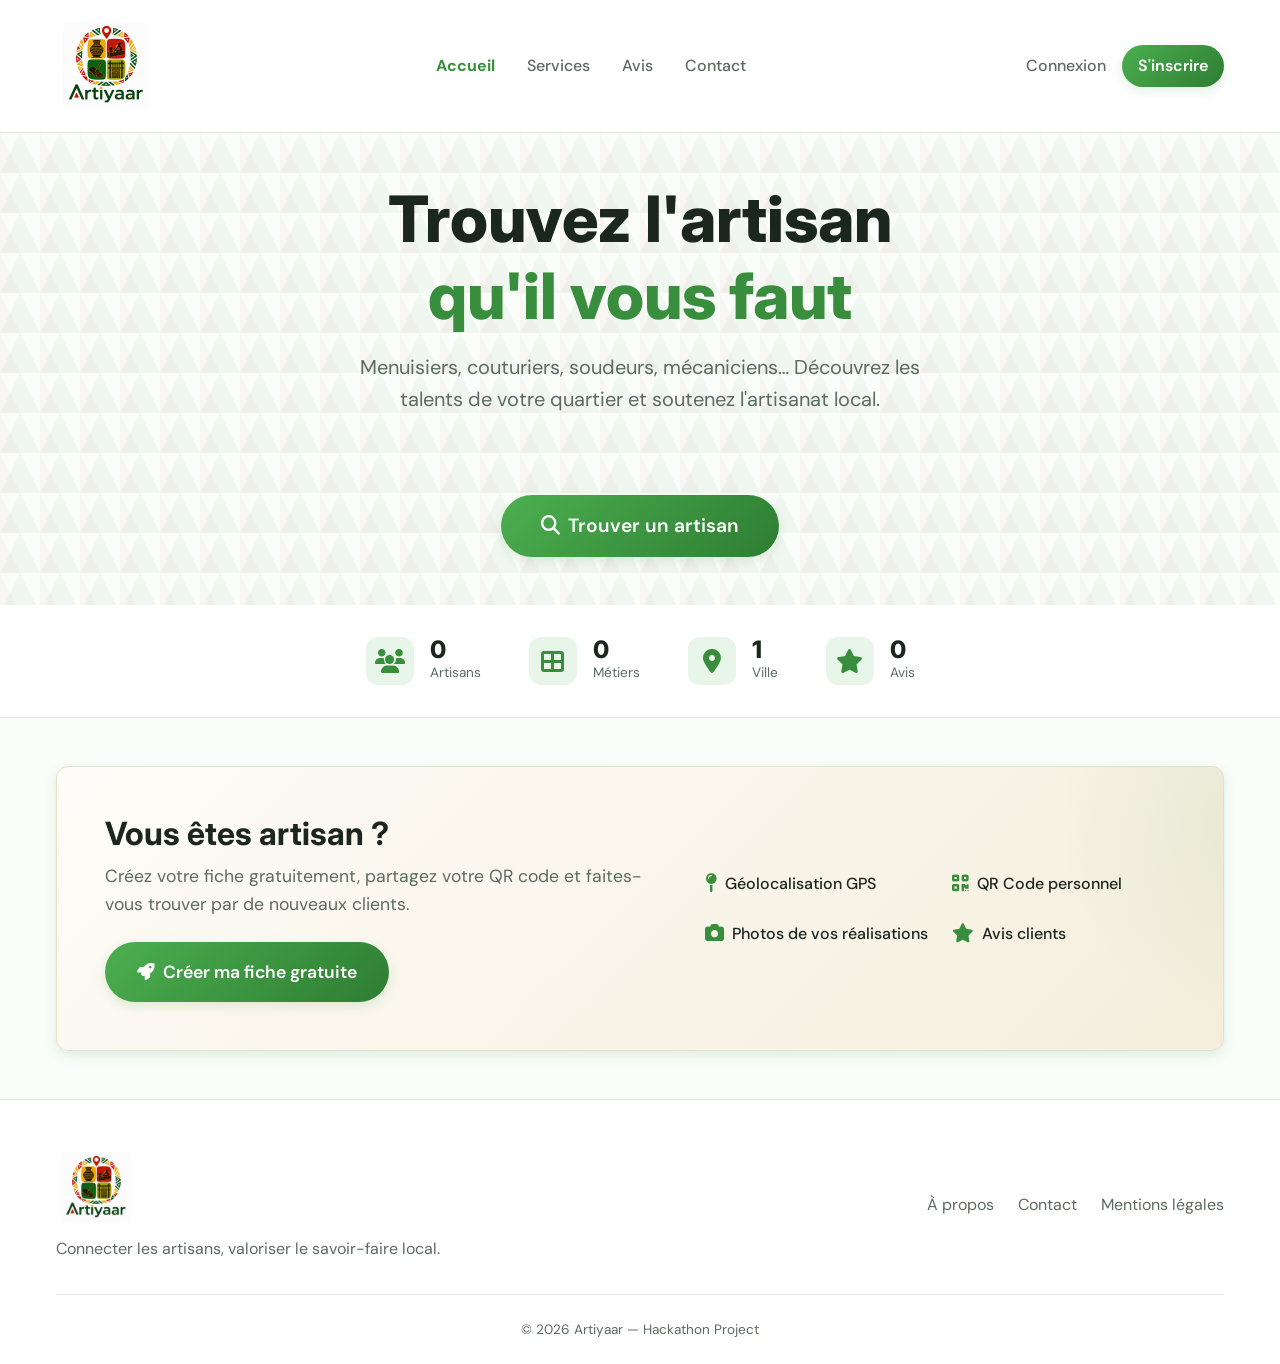
==== index.html @ 3b65194a "ajout du front" ====
<!DOCTYPE html>
<html lang="fr">

<head>
  <meta charset="UTF-8">
  <meta name="viewport" content="width=device-width, initial-scale=1.0">
  <title>Artiyaar — Trouvez les Meilleurs Artisans près de chez vous</title>
  <meta name="description" content="Artiyaar connecte les artisans locaux avec les clients. Trouvez menuisiers, couturiers, soudeurs et plus encore près de chez vous.">

  <!-- CSS -->
  <link rel="stylesheet" href="css/main.css">
  <link rel="stylesheet" href="css/components.css">
  <link rel="stylesheet" href="css/pages.css">

  <!-- FontAwesome -->
  <link rel="stylesheet" href="https://cdnjs.cloudflare.com/ajax/libs/font-awesome/6.4.0/css/all.min.css">
</head>

<body>

  <!-- Header -->
  <header class="header">
    <div class="container" style="display: flex; justify-content: space-between; align-items: center; width: 100%;">
      <a href="index.html" class="logo">
        <img src="img/logo.jpg" alt="Artiyaar Logo" style="height: 100px; object-fit: contain;">
      </a>
      
      <nav class="main-nav desktop-nav" style="display: flex; gap: 2rem; align-items: center;">
        <a href="index.html" class="nav-link" style="font-weight: 700; color: var(--primary-color);">Accueil</a>
        <a href="services.html" class="nav-link" style="font-weight: 500;">Services</a>
        <a href="avis.html" class="nav-link" style="font-weight: 500;">Avis</a>
        <a href="contact.html" class="nav-link" style="font-weight: 500;">Contact</a>
      </nav>

      <div class="nav-links desktop-nav" id="auth-links" style="display: flex; gap: 1rem; align-items: center;">
        <!-- Injected by app.js -->
      </div>
    </div>
  </header>

  <main>
    <!-- Hero Section -->
    <section class="hero-section">
      <div class="container">
        <h1 class="hero-title">
          Trouvez l'artisan<br>
          <span class="text-primary">qu'il vous faut</span>
        </h1>
        <p class="hero-subtitle">
          Menuisiers, couturiers, soudeurs, mécaniciens… Découvrez les talents de votre quartier et soutenez l'artisanat local.
        </p>

        <a href="services.html" class="btn btn-primary btn-lg mt-4" style="font-size: 1.2rem; padding: 1rem 2.5rem; display: inline-flex; align-items: center; gap: 0.5rem;">
          <i class="fas fa-search"></i> Trouver un artisan
        </a>
      </div>
    </section>

    <!-- Stats Bar -->
    <section class="stats-bar">
      <div class="container">
        <div class="stats-grid">
          <div class="stat-item">
            <i class="fas fa-users stat-icon"></i>
            <div class="stat-content">
              <span class="stat-number" id="stat-artisans">0</span>
              <span class="stat-label">Artisans</span>
            </div>
          </div>
          <div class="stat-item">
            <i class="fas fa-th-large stat-icon"></i>
            <div class="stat-content">
              <span class="stat-number" id="stat-categories">0</span>
              <span class="stat-label">Métiers</span>
            </div>
          </div>
          <div class="stat-item">
            <i class="fas fa-map-marker-alt stat-icon"></i>
            <div class="stat-content">
              <span class="stat-number" id="stat-cities">1</span>
              <span class="stat-label">Ville</span>
            </div>
          </div>
          <div class="stat-item">
            <i class="fas fa-star stat-icon"></i>
            <div class="stat-content">
              <span class="stat-number" id="stat-reviews">0</span>
              <span class="stat-label">Avis</span>
            </div>
          </div>
        </div>
      </div>
    </section>

    <!-- CTA Section -->
    <section class="cta-section">
      <div class="container">
        <div class="cta-card glass-panel">
          <div class="cta-content">
            <h2>Vous êtes artisan ?</h2>
            <p class="text-muted">Créez votre fiche gratuitement, partagez votre QR code et faites-vous trouver par de nouveaux clients.</p>
            <a href="login.html?action=register" class="btn btn-primary btn-lg">
              <i class="fas fa-rocket"></i> Créer ma fiche gratuite
            </a>
          </div>
          <div class="cta-features">
            <div class="cta-feature">
              <i class="fas fa-map-pin text-primary"></i>
              <span>Géolocalisation GPS</span>
            </div>
            <div class="cta-feature">
              <i class="fas fa-qrcode text-primary"></i>
              <span>QR Code personnel</span>
            </div>
            <div class="cta-feature">
              <i class="fas fa-camera text-primary"></i>
              <span>Photos de vos réalisations</span>
            </div>
            <div class="cta-feature">
              <i class="fas fa-star text-primary"></i>
              <span>Avis clients</span>
            </div>
          </div>
        </div>
      </div>
    </section>
  </main>

  <!-- Footer -->
  <footer class="footer">
    <div class="container">
      <div class="footer-content">
        <div class="footer-brand">
          <a href="index.html" class="logo">
            <img src="img/logo.jpg" alt="Artiyaar Logo" style="height: 80px; object-fit: contain;">
          </a>
          <p class="text-muted mt-1">Connecter les artisans, valoriser le savoir-faire local.</p>
        </div>
        <div class="footer-links">
          <a href="#" class="text-muted">À propos</a>
          <a href="#" class="text-muted">Contact</a>
          <a href="#" class="text-muted">Mentions légales</a>
        </div>
      </div>
      <div class="footer-bottom text-muted">
        &copy; 2026 Artiyaar — Hackathon Project
      </div>
    </div>
  </footer>

  <!-- Toast Container -->
  <div id="toast-container" class="toast-container"></div>

  <!-- JS -->
  <script src="js/storage.js"></script>
  <script src="js/app.js"></script>
<nav class="mobile-bottom-nav">
    <a href="index.html" class="bottom-nav-item active">
      <i class="fas fa-home"></i>
      <span>Accueil</span>
    </a>
    <a href="services.html" class="bottom-nav-item ">
      <i class="fas fa-search"></i>
      <span>Services</span>
    </a>
    <a href="avis.html" class="bottom-nav-item ">
      <i class="fas fa-star"></i>
      <span>Avis</span>
    </a>
    <a href="contact.html" class="bottom-nav-item ">
      <i class="fas fa-envelope"></i>
      <span>Contact</span>
    </a>
    <a href="login.html" class="bottom-nav-item   " id="mobile-auth-link">
      <i class="fas fa-user"></i>
      <span>Profil</span>
    </a>
  </nav>
</body>

</html>
---- css/main.css ----
@import url('https://fonts.googleapis.com/css2?family=DM+Sans:wght@400;500;700&family=Inter:wght@400;500;600;700;800&display=swap');

:root {
  /* Colors */
  --primary-color: #388e3c; /* Green from logo */
  --primary-hover: #2e7d32;
  --primary-light: #e8f5e9;
  --primary-gradient: linear-gradient(135deg, #4caf50, #2e7d32);
  
  --bg-dark: #fafdfa; /* Pure white with tiniest hint of green */
  --bg-card: #ffffff; 
  --bg-card-hover: #f1f8f1;
  
  --text-main: #1b261e; 
  --text-muted: #5c6b60;
  
  --success: #10b981;
  --danger: #d32f2f; /* Red from logo */
  --warning: #fbc02d; /* Yellow from logo */
  
  --border-color: #e0e6e1;
  --glass-bg: rgba(255, 255, 255, 0.95);
  
  /* Shadows */
  --shadow-sm: 0 2px 4px rgba(56, 142, 60, 0.08);
  --shadow-md: 0 4px 12px rgba(56, 142, 60, 0.15);
  --shadow-lg: 0 10px 25px rgba(56, 142, 60, 0.25);
  --shadow-glow: 0 0 20px rgba(56, 142, 60, 0.4);
  
  /* Typography */
  --font-heading: 'Inter', sans-serif;
  --font-body: 'DM Sans', sans-serif;
  
  /* Spacing */
  --spacing-xs: 0.25rem;
  --spacing-sm: 0.5rem;
  --spacing-md: 1rem;
  --spacing-lg: 1.5rem;
  --spacing-xl: 2rem;
  --spacing-2xl: 3rem;
  
  /* Border Radius */
  --radius-sm: 4px;
  --radius-md: 8px;
  --radius-lg: 12px;
  --radius-xl: 20px;
  --radius-round: 50%;
  
  /* Transitions */
  --transition-fast: 0.2s ease;
  --transition-normal: 0.3s ease;
}

/* Reset & Base Styles */
* {
  margin: 0;
  padding: 0;
  box-sizing: border-box;
}

body {
  font-family: var(--font-body);
  background-color: var(--bg-dark);
  color: var(--text-main);
  line-height: 1.6;
  -webkit-font-smoothing: antialiased;
  -moz-osx-font-smoothing: grayscale;
  min-height: 100vh;
  display: flex;
  flex-direction: column;
}

h1, h2, h3, h4, h5, h6 {
  font-family: var(--font-heading);
  font-weight: 700;
  line-height: 1.2;
  margin-bottom: var(--spacing-sm);
  color: var(--text-main);
}

a {
  color: var(--primary-color);
  text-decoration: none;
  transition: color var(--transition-fast);
}

a:hover {
  color: var(--primary-hover);
}

img {
  max-width: 100%;
  height: auto;
  display: block;
}

ul {
  list-style: none;
}

button, input, select, textarea {
  font-family: inherit;
  color: inherit;
}

/* Utilities */
.container {
  width: 100%;
  max-width: 1200px;
  margin: 0 auto;
  padding: 0 var(--spacing-md);
}

.text-center { text-align: center; }
.text-primary { color: var(--primary-color); }
.text-muted { color: var(--text-muted); }

.mt-1 { margin-top: var(--spacing-sm); }
.mt-2 { margin-top: var(--spacing-md); }
.mt-3 { margin-top: var(--spacing-lg); }
.mt-4 { margin-top: var(--spacing-xl); }
.mt-5 { margin-top: var(--spacing-2xl); }

.mb-1 { margin-bottom: var(--spacing-sm); }
.mb-2 { margin-bottom: var(--spacing-md); }
.mb-3 { margin-bottom: var(--spacing-lg); }
.mb-4 { margin-bottom: var(--spacing-xl); }
.mb-5 { margin-bottom: var(--spacing-2xl); }

.hidden { display: none !important; }
---- css/components.css ----
/* --- Buttons --- */
.btn {
  display: inline-flex;
  align-items: center;
  justify-content: center;
  gap: var(--spacing-sm);
  padding: 0.75rem 1.5rem;
  border-radius: 50px; /* Pill shape from the image */
  font-weight: 600;
  cursor: pointer;
  border: none;
  transition: all var(--transition-fast);
  text-decoration: none;
  font-size: 1rem;
}

.btn:disabled {
  opacity: 0.6;
  cursor: not-allowed;
}

.btn-primary {
  background: var(--primary-gradient);
  color: white;
  box-shadow: var(--shadow-md);
}

.btn-primary:hover:not(:disabled) {
  background: var(--primary-gradient);
  transform: translateY(-2px);
  box-shadow: var(--shadow-glow);
}

.btn-secondary {
  background-color: transparent;
  color: var(--primary-color);
  border: 1px solid var(--primary-color);
}

.btn-secondary:hover:not(:disabled) {
  background-color: var(--primary-light);
}

.btn-outline {
  background-color: transparent;
  color: var(--text-main);
  border: 1px solid var(--border-color);
}

.btn-outline:hover:not(:disabled) {
  background-color: rgba(255, 255, 255, 0.05);
  border-color: var(--text-muted);
}

.btn-icon {
  padding: 0.5rem;
  border-radius: var(--radius-round);
  width: 40px;
  height: 40px;
  display: inline-flex;
  align-items: center;
  justify-content: center;
}

/* --- Cards --- */
.card {
  background-color: var(--bg-card);
  border-radius: var(--radius-lg);
  border: 1px solid var(--border-color);
  padding: var(--spacing-lg);
  transition: transform var(--transition-normal), box-shadow var(--transition-normal), border-color var(--transition-normal);
  box-shadow: var(--shadow-sm); 
}

.card:hover {
  transform: translateY(-3px);
  box-shadow: var(--shadow-lg); 
  border-color: var(--primary-color);
}

.glass-panel {
  background: rgba(255, 255, 255, 0.85); /* Slightly transparent white */
  backdrop-filter: blur(10px);
  -webkit-backdrop-filter: blur(10px);
  border-radius: var(--radius-lg);
  border: 1px solid rgba(255, 255, 255, 0.5);
  box-shadow: var(--shadow-md);
}

/* --- Forms --- */
.form-group {
  margin-bottom: var(--spacing-lg);
}

.form-label {
  display: block;
  margin-bottom: var(--spacing-xs);
  font-weight: 500;
  color: var(--text-muted);
  font-size: 0.9rem;
}

.form-control {
  width: 100%;
  padding: 0.875rem 1rem;
  background-color: rgba(255, 255, 255, 0.05);
  border: 1px solid var(--border-color);
  border-radius: var(--radius-md);
  color: var(--text-main);
  font-size: 1rem;
  transition: border-color var(--transition-fast), background-color var(--transition-fast);
}

.form-control:focus {
  outline: none;
  border-color: var(--primary-color);
  background-color: rgba(255, 255, 255, 0.08);
}

.form-control::placeholder {
  color: rgba(176, 179, 198, 0.5);
}

select.form-control {
  appearance: none;
  background-image: url("data:image/svg+xml;charset=UTF-8,%3csvg xmlns='http://www.w3.org/2000/svg' viewBox='0 0 24 24' fill='none' stroke='%23B0B3C6' stroke-width='2' stroke-linecap='round' stroke-linejoin='round'%3e%3cpolyline points='6 9 12 15 18 9'%3e%3c/polyline%3e%3c/svg%3e");
  background-repeat: no-repeat;
  background-position: right 1rem center;
  background-size: 1em;
  padding-right: 2.5rem;
}

select.form-control option {
  background-color: var(--bg-card);
  color: var(--text-main);
}

.form-error {
  color: var(--danger);
  font-size: 0.85rem;
  margin-top: var(--spacing-xs);
  display: none;
}

.form-error.visible {
  display: block;
  animation: fadeIn 0.3s ease;
}

/* --- Badges & Tags --- */
.badge {
  display: inline-block;
  padding: 0.25rem 0.75rem;
  border-radius: 20px;
  font-size: 0.85rem;
  font-weight: 600;
  background-color: rgba(255, 255, 255, 0.1);
}

.badge-primary {
  background-color: var(--primary-light);
  color: var(--primary-color);
}

.badge-success {
  background-color: rgba(0, 200, 83, 0.15);
  color: var(--success);
}

/* --- Navigation/Header --- */
.header {
  background: rgba(255, 255, 255, 0.95); /* White background */
  backdrop-filter: blur(10px);
  -webkit-backdrop-filter: blur(10px);
  position: sticky;
  top: 0;
  z-index: 100;
  border-bottom: 1px solid var(--border-color);
  padding: var(--spacing-md) 0;
}

.header .container {
  display: flex;
  justify-content: space-between;
  align-items: center;
}

.logo {
  font-family: var(--font-heading);
  font-size: 1.5rem;
  font-weight: 800;
  color: var(--text-main);
  text-decoration: none;
  display: flex;
  align-items: center;
  gap: 0.5rem;
}

.logo span {
  color: var(--primary-color);
}

.nav-links {
  display: flex;
  gap: var(--spacing-lg);
  align-items: center;
}

.nav-link {
  color: var(--text-muted);
  font-weight: 500;
}

.nav-link:hover, .nav-link.active {
  color: var(--primary-color);
}

/* --- Modal --- */
.modal-overlay {
  position: fixed;
  top: 0;
  left: 0;
  right: 0;
  bottom: 0;
  background-color: rgba(0, 0, 0, 0.7);
  backdrop-filter: blur(5px);
  display: flex;
  align-items: center;
  justify-content: center;
  z-index: 1000;
  opacity: 0;
  visibility: hidden;
  transition: all var(--transition-normal);
}

.modal-overlay.active {
  opacity: 1;
  visibility: visible;
}

.modal {
  background-color: var(--bg-card);
  border-radius: var(--radius-lg);
  border: 1px solid var(--border-color);
  width: 90%;
  max-width: 500px;
  max-height: 90vh;
  overflow-y: auto;
  transform: translateY(20px);
  transition: transform var(--transition-normal);
  position: relative;
}

.modal-overlay.active .modal {
  transform: translateY(0);
}

.modal-header {
  padding: var(--spacing-lg);
  border-bottom: 1px solid var(--border-color);
  display: flex;
  justify-content: space-between;
  align-items: center;
}

.modal-title {
  margin: 0;
  font-size: 1.25rem;
}

.modal-close {
  background: transparent;
  border: none;
  color: var(--text-muted);
  font-size: 1.5rem;
  cursor: pointer;
  transition: color var(--transition-fast);
}

.modal-close:hover {
  color: var(--text-main);
}

.modal-body {
  padding: var(--spacing-lg);
}

.modal-footer {
  padding: var(--spacing-lg);
  border-top: 1px solid var(--border-color);
  display: flex;
  justify-content: flex-end;
  gap: var(--spacing-md);
}

/* --- Loader --- */
.loader {
  border: 3px solid rgba(255, 255, 255, 0.1);
  border-top: 3px solid var(--primary-color);
  border-radius: 50%;
  width: 24px;
  height: 24px;
  animation: spin 1s linear infinite;
}

/* --- Animations --- */
@keyframes spin {
  0% { transform: rotate(0deg); }
  100% { transform: rotate(360deg); }
}

@keyframes fadeIn {
  from { opacity: 0; transform: translateY(-10px); }
  to { opacity: 1; transform: translateY(0); }
}

/* --- Mobile Responsive (Bottom Nav Bar) --- */
.mobile-bottom-nav {
  display: none;
}

@media (max-width: 768px) {
  /* Hide desktop top nav */
  .desktop-nav {
    display: none !important;
  }
  
  /* Show mobile bottom nav */
  .mobile-bottom-nav {
    display: flex;
    position: fixed;
    bottom: 0;
    left: 0;
    width: 100%;
    background: var(--bg-card);
    box-shadow: 0 -4px 15px rgba(0, 0, 0, 0.1);
    justify-content: space-around;
    padding: 0.75rem 0;
    padding-bottom: calc(0.75rem + env(safe-area-inset-bottom));
    z-index: 9999;
    border-top: 1px solid var(--border-color);
  }
  
  .bottom-nav-item {
    display: flex;
    flex-direction: column;
    align-items: center;
    color: var(--text-muted);
    text-decoration: none;
    font-size: 0.75rem;
    gap: 0.4rem;
    font-weight: 500;
  }
  
  .bottom-nav-item i {
    font-size: 1.25rem;
    transition: transform var(--transition-fast);
  }
  
  .bottom-nav-item.active {
    color: var(--primary-color);
    font-weight: 700;
  }
  
  .bottom-nav-item:hover i {
    transform: translateY(-2px);
  }
  
  /* Prevent content from hiding behind bottom nav */
  body {
    padding-bottom: 70px;
  }
}
---- css/pages.css ----
/* --- Page Layouts --- */

main {
  flex: 1;
}

/* --- Landing Page / Search --- */
.hero-section {
  padding: var(--spacing-2xl) 0;
  text-align: center;
  background-color: var(--bg-dark);
  background-image: url("data:image/svg+xml,%3Csvg width='40' height='40' viewBox='0 0 40 40' xmlns='http://www.w3.org/2000/svg'%3E%3Cpath d='M20 0L40 40H0z' fill='%23388e3c' fill-opacity='0.05'/%3E%3Cpath d='M0 0L20 40H-20z' fill='%23d32f2f' fill-opacity='0.03'/%3E%3C/svg%3E");
}

.hero-title {
  font-size: clamp(2.5rem, 5vw, 4rem);
  font-weight: 800;
  margin-bottom: var(--spacing-md);
  color: var(--text-main);
}

.hero-subtitle {
  font-size: 1.25rem;
  color: var(--text-muted);
  max-width: 600px;
  margin: 0 auto var(--spacing-2xl);
}

.search-container {
  max-width: 800px;
  margin: 0 auto;
}

.search-bar {
  display: flex;
  background: var(--bg-card);
  border: 1px solid var(--border-color);
  border-radius: var(--radius-xl);
  padding: 0.5rem;
  box-shadow: var(--shadow-lg);
  backdrop-filter: blur(10px);
  margin-bottom: var(--spacing-lg);
}

.search-input {
  flex: 1;
  background: transparent;
  border: none;
  padding: 0 1.5rem;
  color: var(--text-main);
  font-size: 1.1rem;
}

.search-input:focus {
  outline: none;
}

.search-filters {
  display: flex;
  gap: var(--spacing-md);
  justify-content: center;
  flex-wrap: wrap;
}

.artisan-grid {
  display: grid;
  grid-template-columns: repeat(auto-fill, minmax(300px, 1fr));
  gap: var(--spacing-lg);
  padding: var(--spacing-2xl) 0;
}

.artisan-card .card-img {
  width: 100%;
  height: 200px;
  object-fit: cover;
  border-radius: var(--radius-md) var(--radius-md) 0 0;
  margin: calc(var(--spacing-lg) * -1) calc(var(--spacing-lg) * -1) var(--spacing-md) calc(var(--spacing-lg) * -1);
}

.artisan-card-header {
  display: flex;
  justify-content: space-between;
  align-items: flex-start;
  margin-bottom: var(--spacing-sm);
}

.artisan-name {
  font-size: 1.25rem;
  margin: 0;
}

.artisan-rating {
  display: flex;
  align-items: center;
  gap: 0.25rem;
  color: var(--warning);
  font-weight: 600;
}

.artisan-meta {
  display: flex;
  align-items: center;
  gap: var(--spacing-md);
  color: var(--text-muted);
  font-size: 0.9rem;
  margin-bottom: var(--spacing-md);
}

.artisan-meta i {
  color: var(--primary-color);
}

/* --- Auth Page (Login/Register) --- */
.auth-page {
  display: flex;
  align-items: center;
  justify-content: center;
  min-height: 100vh;
  background-color: var(--bg-dark);
  background-image: url("data:image/svg+xml,%3Csvg width='40' height='40' viewBox='0 0 40 40' xmlns='http://www.w3.org/2000/svg'%3E%3Cpath d='M20 0L40 40H0z' fill='%23388e3c' fill-opacity='0.05'/%3E%3Cpath d='M0 0L20 40H-20z' fill='%23d32f2f' fill-opacity='0.03'/%3E%3C/svg%3E");
}

.auth-container {
  width: 100%;
  max-width: 450px;
  padding: var(--spacing-md);
}

.auth-card {
  padding: var(--spacing-2xl);
  position: relative;
  overflow: hidden;
}

.auth-header {
  text-align: center;
  margin-bottom: var(--spacing-xl);
}

.auth-toggle {
  display: flex;
  background: rgba(255, 255, 255, 0.05);
  border-radius: var(--radius-lg);
  padding: 0.25rem;
  margin-bottom: var(--spacing-xl);
}

.auth-toggle-btn {
  flex: 1;
  background: transparent;
  border: none;
  padding: 0.5rem;
  color: var(--text-muted);
  border-radius: var(--radius-md);
  font-weight: 600;
  cursor: pointer;
  transition: all var(--transition-fast);
}

.auth-toggle-btn.active {
  background: var(--primary-color);
  color: white;
  box-shadow: var(--shadow-md);
}

/* --- Dashboard --- */
.dashboard-layout {
  display: flex;
  min-height: calc(100vh - 73px); /* Minus header height */
}

.sidebar {
  width: 250px;
  background: var(--bg-card);
  border-right: 1px solid var(--border-color);
  padding: var(--spacing-lg);
  display: flex;
  flex-direction: column;
}

.sidebar-nav {
  display: flex;
  flex-direction: column;
  gap: var(--spacing-sm);
  margin-top: var(--spacing-xl);
}

.sidebar-link {
  display: flex;
  align-items: center;
  gap: var(--spacing-sm);
  padding: 0.75rem 1rem;
  color: var(--text-muted);
  border-radius: var(--radius-md);
  transition: all var(--transition-fast);
}

.sidebar-link:hover, .sidebar-link.active {
  background: rgba(56, 142, 60, 0.1);
  color: var(--primary-color);
}

.dashboard-content {
  flex: 1;
  padding: var(--spacing-2xl);
  overflow-y: auto;
}

.dashboard-header {
  display: flex;
  justify-content: space-between;
  align-items: center;
  margin-bottom: var(--spacing-2xl);
}

/* Image Upload Area */
.upload-area {
  border: 2px dashed var(--border-color);
  border-radius: var(--radius-lg);
  padding: var(--spacing-xl);
  text-align: center;
  cursor: pointer;
  transition: all var(--transition-fast);
  background: rgba(255, 255, 255, 0.02);
}

.upload-area:hover, .upload-area.dragover {
  border-color: var(--primary-color);
  background: rgba(255, 107, 0, 0.05);
}

.upload-icon {
  font-size: 2.5rem;
  color: var(--primary-color);
  margin-bottom: var(--spacing-sm);
}

.preview-grid {
  display: grid;
  grid-template-columns: repeat(auto-fill, minmax(100px, 1fr));
  gap: var(--spacing-md);
  margin-top: var(--spacing-md);
}

.preview-item {
  position: relative;
  border-radius: var(--radius-md);
  overflow: hidden;
  aspect-ratio: 1;
}

.preview-item img {
  width: 100%;
  height: 100%;
  object-fit: cover;
}

.remove-preview {
  position: absolute;
  top: 5px;
  right: 5px;
  background: rgba(0,0,0,0.7);
  color: white;
  border: none;
  border-radius: 50%;
  width: 24px;
  height: 24px;
  cursor: pointer;
  display: flex;
  align-items: center;
  justify-content: center;
}

/* --- Filter Buttons --- */
.filter-btn {
  font-size: 0.9rem;
  padding: 0.5rem 1rem;
  position: relative;
  overflow: hidden;
}

.filter-btn.active {
  background-color: var(--primary-color);
  color: white;
  border-color: var(--primary-color);
}

.filter-count {
  display: inline-flex;
  align-items: center;
  justify-content: center;
  background: rgba(255, 255, 255, 0.2);
  border-radius: 10px;
  padding: 0 6px;
  font-size: 0.75rem;
  margin-left: 4px;
  min-width: 20px;
  height: 20px;
}

/* Card image placeholder */
.card-img-placeholder {
  width: calc(100% + calc(var(--spacing-lg) * 2));
  height: 200px;
  background: linear-gradient(135deg, rgba(255, 107, 0, 0.08), rgba(255, 107, 0, 0.02));
  border-radius: var(--radius-md) var(--radius-md) 0 0;
  margin: calc(var(--spacing-lg) * -1) calc(var(--spacing-lg) * -1) var(--spacing-md) calc(var(--spacing-lg) * -1);
  display: flex;
  align-items: center;
  justify-content: center;
  font-size: 3rem;
  color: rgba(255, 107, 0, 0.3);
}

.artisan-desc {
  font-size: 0.9rem;
  line-height: 1.5;
  margin-bottom: var(--spacing-md);
}

/* --- Stats Bar --- */
.stats-bar {
  padding: var(--spacing-xl) 0;
  border-bottom: 1px solid var(--border-color);
  background: var(--bg-card);
}

.stats-grid {
  display: flex;
  justify-content: center;
  gap: var(--spacing-2xl);
  flex-wrap: wrap;
}

.stat-item {
  display: flex;
  align-items: center;
  gap: var(--spacing-md);
}

.stat-icon {
  font-size: 1.5rem;
  color: var(--primary-color);
  width: 48px;
  height: 48px;
  display: flex !important;
  align-items: center !important;
  justify-content: center !important;
  background: var(--primary-light);
  border-radius: var(--radius-lg);
  flex-shrink: 0;
}

.stat-content {
  display: flex;
  flex-direction: column;
}

.stat-number {
  font-family: var(--font-heading);
  font-size: 1.5rem;
  font-weight: 800;
  color: var(--text-main);
  line-height: 1;
}

.stat-label {
  font-size: 0.85rem;
  color: var(--text-muted);
}

/* --- Results Section --- */
.results-section {
  padding: var(--spacing-2xl) 0;
}

.results-header {
  display: flex;
  justify-content: space-between;
  align-items: center;
  margin-bottom: var(--spacing-xl);
  flex-wrap: wrap;
  gap: var(--spacing-md);
}

.results-sort {
  display: flex;
  align-items: center;
  gap: var(--spacing-sm);
}

.results-sort .form-control {
  padding: 0.5rem 2.5rem 0.5rem 0.75rem;
  font-size: 0.9rem;
}

.empty-state {
  text-align: center;
  padding: 4rem var(--spacing-md);
}

/* Artisan cards on landing page - flex column for button at bottom */
.artisan-grid .artisan-card {
  display: flex;
  flex-direction: column;
}

/* --- CTA Section --- */
.cta-section {
  padding: var(--spacing-2xl) 0;
}

.cta-card {
  display: flex;
  align-items: center;
  gap: var(--spacing-2xl);
  padding: var(--spacing-2xl) !important;
  background: linear-gradient(135deg, #fefcf8 0%, #f4eedc 100%) !important; /* Beige background */
  border: 1px solid #e8dfc9 !important;
  position: relative;
  overflow: hidden;
}

.cta-card::before {
  content: '';
  position: absolute;
  top: -50%;
  right: -20%;
  width: 400px;
  height: 400px;
  background: radial-gradient(circle, rgba(56, 142, 60, 0.08) 0%, transparent 70%);
  border-radius: 50%;
  pointer-events: none;
}

.cta-content {
  flex: 1;
}

.cta-content h2 {
  font-size: 2rem;
  margin-bottom: var(--spacing-sm);
}

.cta-content p {
  margin-bottom: var(--spacing-lg);
  font-size: 1.1rem;
}

.btn-lg {
  padding: 1rem 2rem;
  font-size: 1.1rem;
}

.cta-features {
  display: grid;
  grid-template-columns: 1fr 1fr;
  gap: var(--spacing-lg);
}

.cta-feature {
  display: flex;
  align-items: center;
  gap: var(--spacing-sm);
  font-weight: 500;
  white-space: nowrap;
}

.cta-feature i {
  font-size: 1.2rem;
}

/* --- Footer --- */
.footer {
  background: var(--bg-card);
  border-top: 1px solid var(--border-color);
  padding: var(--spacing-2xl) 0 var(--spacing-lg);
  margin-top: auto;
}

.footer-content {
  display: flex;
  justify-content: space-between;
  align-items: center;
  margin-bottom: var(--spacing-xl);
  flex-wrap: wrap;
  gap: var(--spacing-lg);
}

.footer-links {
  display: flex;
  gap: var(--spacing-lg);
}

.footer-links a:hover {
  color: var(--primary-color);
}

.footer-bottom {
  text-align: center;
  font-size: 0.85rem;
  padding-top: var(--spacing-lg);
  border-top: 1px solid var(--border-color);
}

/* --- Artisan Profile Page --- */
.back-link {
  display: inline-flex;
  align-items: center;
  gap: var(--spacing-sm);
  color: var(--text-muted);
  margin-bottom: var(--spacing-lg);
  font-weight: 500;
  transition: color var(--transition-fast);
}

.back-link:hover {
  color: var(--primary-color);
}

.profile-layout {
  display: grid;
  grid-template-columns: 1.2fr 1fr;
  gap: var(--spacing-2xl);
  padding: var(--spacing-xl) 0 var(--spacing-2xl);
}

.profile-gallery {
  border-radius: var(--radius-lg);
  overflow: hidden;
}

.gallery-main {
  width: 100%;
  aspect-ratio: 4 / 3;
  overflow: hidden;
  border-radius: var(--radius-lg);
  background: var(--bg-card);
}

.gallery-main img {
  width: 100%;
  height: 100%;
  object-fit: cover;
  transition: transform var(--transition-normal);
}

.gallery-main img:hover {
  transform: scale(1.03);
}

.gallery-thumbs {
  display: flex;
  gap: var(--spacing-sm);
  margin-top: var(--spacing-sm);
}

.gallery-thumb {
  width: 72px;
  height: 72px;
  border-radius: var(--radius-md);
  object-fit: cover;
  cursor: pointer;
  border: 2px solid transparent;
  opacity: 0.6;
  transition: all var(--transition-fast);
}

.gallery-thumb:hover,
.gallery-thumb.active {
  opacity: 1;
  border-color: var(--primary-color);
}

.gallery-placeholder {
  width: 100%;
  aspect-ratio: 4 / 3;
  background: linear-gradient(135deg, rgba(56, 142, 60, 0.08), rgba(56, 142, 60, 0.02));
  border-radius: var(--radius-lg);
  display: flex;
  flex-direction: column;
  align-items: center;
  justify-content: center;
  gap: var(--spacing-md);
  font-size: 4rem;
  color: rgba(56, 142, 60, 0.25);
}

.gallery-placeholder span {
  font-size: 1rem;
  color: var(--text-muted);
}

.profile-info-card {
  padding: var(--spacing-2xl) !important;
}

.profile-info-card:hover {
  transform: none;
}

.profile-name {
  font-size: 1.75rem;
  margin-bottom: var(--spacing-sm);
}

.profile-rating {
  display: flex;
  align-items: center;
  gap: var(--spacing-md);
}

.profile-rating .stars {
  color: var(--warning);
  font-size: 1.1rem;
}

.profile-description h3 {
  font-size: 1rem;
  margin-bottom: var(--spacing-sm);
}

.profile-details {
  display: flex;
  flex-direction: column;
  gap: var(--spacing-sm);
}

.profile-detail-item {
  display: flex;
  align-items: center;
  gap: var(--spacing-sm);
  font-size: 0.9rem;
}

.text-success {
  color: var(--success);
}

/* --- Reviews --- */
.reviews-section {
  padding-bottom: var(--spacing-2xl);
}

.reviews-header {
  margin-bottom: var(--spacing-xl);
}

.review-card {
  padding: var(--spacing-lg) !important;
}

.review-card:hover {
  transform: none;
  box-shadow: none;
}

.review-header {
  display: flex;
  justify-content: space-between;
  align-items: flex-start;
  margin-bottom: var(--spacing-md);
}

.review-author {
  display: flex;
  align-items: center;
  gap: var(--spacing-sm);
}

.review-avatar {
  width: 40px;
  height: 40px;
  border-radius: var(--radius-round);
  background: linear-gradient(135deg, var(--primary-color), var(--primary-hover));
  color: white;
  display: flex;
  align-items: center;
  justify-content: center;
  font-weight: 700;
  font-size: 1.1rem;
}

.review-date {
  font-size: 0.8rem;
}

.review-stars {
  color: var(--warning);
  font-size: 0.9rem;
}

.review-text {
  color: var(--text-muted);
  line-height: 1.6;
}

.star-rating-input {
  display: flex;
  gap: var(--spacing-xs);
}

.star-rating-input i {
  font-size: 1.5rem;
  color: var(--text-muted);
  cursor: pointer;
  transition: transform var(--transition-fast), color var(--transition-fast);
}

.star-rating-input i:hover {
  transform: scale(1.2);
  color: var(--warning);
}

/* --- Toast Notifications --- */
.toast-container {
  position: fixed;
  top: 80px;
  right: var(--spacing-lg);
  z-index: 2000;
  display: flex;
  flex-direction: column;
  gap: var(--spacing-sm);
  pointer-events: none;
}

.toast {
  pointer-events: auto;
  display: flex;
  align-items: center;
  gap: var(--spacing-md);
  padding: 0.875rem 1.25rem;
  border-radius: var(--radius-md);
  background: var(--bg-card);
  border: 1px solid var(--border-color);
  box-shadow: 0 10px 30px rgba(0, 0, 0, 0.4);
  backdrop-filter: blur(16px);
  -webkit-backdrop-filter: blur(16px);
  min-width: 280px;
  max-width: 420px;
  animation: toastSlideIn 0.4s cubic-bezier(0.22, 1, 0.36, 1);
  font-size: 0.95rem;
}

.toast.toast-exit {
  animation: toastSlideOut 0.3s ease forwards;
}

.toast-success {
  border-left: 3px solid var(--success);
}

.toast-error {
  border-left: 3px solid var(--danger);
}

.toast-warning {
  border-left: 3px solid var(--warning);
}

.toast-icon {
  font-size: 1.2rem;
  flex-shrink: 0;
}

.toast-success .toast-icon { color: var(--success); }
.toast-error .toast-icon { color: var(--danger); }
.toast-warning .toast-icon { color: var(--warning); }

.toast-message {
  flex: 1;
}

.toast-close {
  background: none;
  border: none;
  color: var(--text-muted);
  cursor: pointer;
  padding: 4px;
  font-size: 0.9rem;
  flex-shrink: 0;
  transition: color var(--transition-fast);
}

.toast-close:hover {
  color: var(--text-main);
}

/* --- Animations --- */
@keyframes fadeSlideUp {
  from {
    opacity: 0;
    transform: translateY(30px);
  }
  to {
    opacity: 1;
    transform: translateY(0);
  }
}

@keyframes toastSlideIn {
  from {
    opacity: 0;
    transform: translateX(100px);
  }
  to {
    opacity: 1;
    transform: translateX(0);
  }
}

@keyframes toastSlideOut {
  from {
    opacity: 1;
    transform: translateX(0);
  }
  to {
    opacity: 0;
    transform: translateX(100px);
  }
}

@keyframes pulseGlow {
  0%, 100% { box-shadow: 0 0 0 0 rgba(56, 142, 60, 0.3); }
  50% { box-shadow: 0 0 20px 5px rgba(56, 142, 60, 0.15); }
}

/* --- Responsive adjustments --- */
@media (max-width: 768px) {
  .dashboard-layout {
    flex-direction: column;
  }
  
  .sidebar {
    width: 100%;
    border-right: none;
    border-bottom: 1px solid var(--border-color);
  }
  
  .sidebar-nav {
    display: none; /* Hidden on mobile as it's replaced by bottom nav */
  }
  
  .search-bar {
    flex-direction: column;
    border-radius: var(--radius-md);
    padding: var(--spacing-sm);
  }
  
  .search-input {
    margin-bottom: var(--spacing-sm);
    padding: 0.5rem;
  }
  
  .search-bar .btn {
    width: 100%;
  }

  .stats-grid {
    gap: var(--spacing-lg);
  }

  .cta-card {
    flex-direction: column;
    text-align: center;
  }

  .cta-features {
    grid-template-columns: 1fr;
    gap: var(--spacing-md);
  }

  .cta-feature {
    justify-content: center;
  }

  .profile-layout {
    grid-template-columns: 1fr;
  }

  .footer-content {
    flex-direction: column;
    text-align: center;
  }

  .footer-links {
    justify-content: center;
  }

  .results-header {
    flex-direction: column;
    align-items: flex-start;
  }

/* --- Mobile Responsive (Non-intrusive) --- */
@media (max-width: 768px) {
  /* Override inline style for contact grid */
  section.container > div[style*="grid-template-columns: 1fr 1fr"] {
    grid-template-columns: 1fr !important;
  }
}

.contact-grid {
  display: grid;
  grid-template-columns: 1fr 1fr;
  gap: 3rem;
  align-items: flex-start;
}

@media (max-width: 768px) {
  .contact-grid {
    grid-template-columns: 1fr;
    gap: 2rem;
  }
}
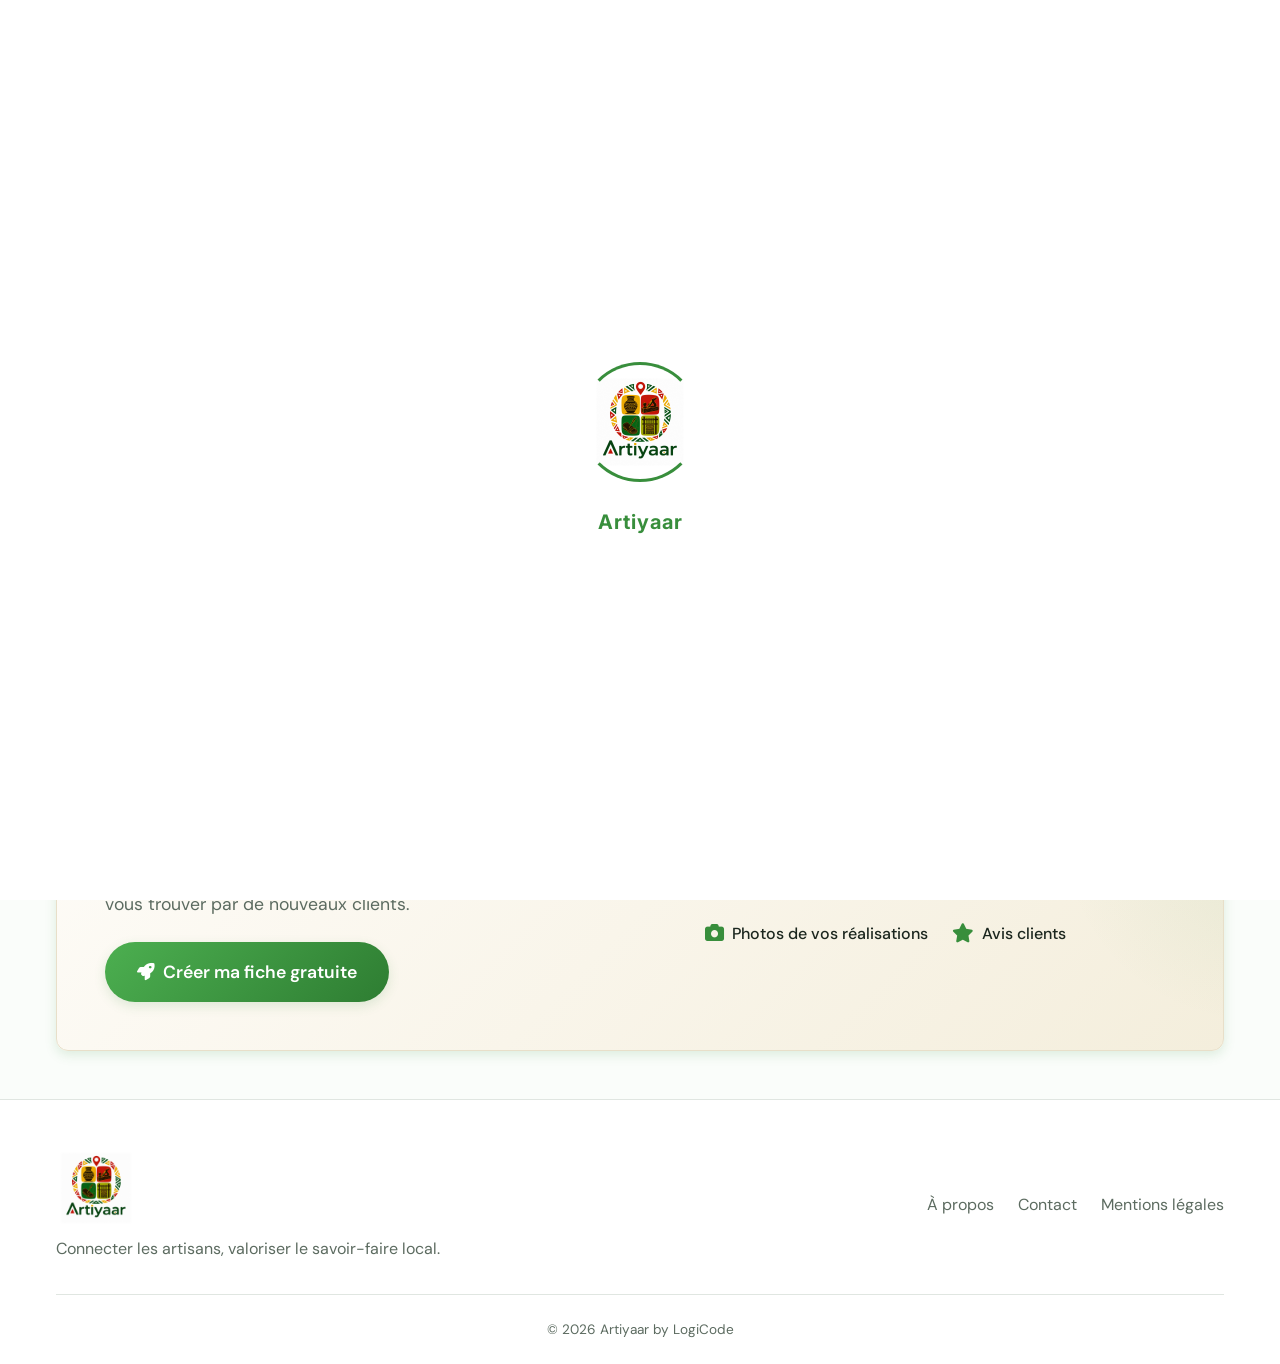
==== commit 8e6a2a7e: "Add splash screen on first app launch" ====
--- a/index.html
+++ b/index.html
@@ -5,7 +5,8 @@
   <meta charset="UTF-8">
   <meta name="viewport" content="width=device-width, initial-scale=1.0">
   <title>Artiyaar — Trouvez les Meilleurs Artisans près de chez vous</title>
-  <meta name="description" content="Artiyaar connecte les artisans locaux avec les clients. Trouvez menuisiers, couturiers, soudeurs et plus encore près de chez vous.">
+  <meta name="description"
+    content="Artiyaar connecte les artisans locaux avec les clients. Trouvez menuisiers, couturiers, soudeurs et plus encore près de chez vous.">
 
   <!-- CSS -->
   <link rel="stylesheet" href="css/main.css">
@@ -24,7 +25,7 @@
       <a href="index.html" class="logo">
         <img src="img/logo.jpg" alt="Artiyaar Logo" style="height: 100px; object-fit: contain;">
       </a>
-      
+
       <nav class="main-nav desktop-nav" style="display: flex; gap: 2rem; align-items: center;">
         <a href="index.html" class="nav-link" style="font-weight: 700; color: var(--primary-color);">Accueil</a>
         <a href="services.html" class="nav-link" style="font-weight: 500;">Services</a>
@@ -47,10 +48,12 @@
           <span class="text-primary">qu'il vous faut</span>
         </h1>
         <p class="hero-subtitle">
-          Menuisiers, couturiers, soudeurs, mécaniciens… Découvrez les talents de votre quartier et soutenez l'artisanat local.
+          Menuisiers, couturiers, soudeurs, mécaniciens… Découvrez les talents de votre quartier et soutenez l'artisanat
+          local.
         </p>
 
-        <a href="services.html" class="btn btn-primary btn-lg mt-4" style="font-size: 1.2rem; padding: 1rem 2.5rem; display: inline-flex; align-items: center; gap: 0.5rem;">
+        <a href="services.html" class="btn btn-primary btn-lg mt-4"
+          style="font-size: 1.2rem; padding: 1rem 2.5rem; display: inline-flex; align-items: center; gap: 0.5rem;">
           <i class="fas fa-search"></i> Trouver un artisan
         </a>
       </div>
@@ -98,7 +101,8 @@
         <div class="cta-card glass-panel">
           <div class="cta-content">
             <h2>Vous êtes artisan ?</h2>
-            <p class="text-muted">Créez votre fiche gratuitement, partagez votre QR code et faites-vous trouver par de nouveaux clients.</p>
+            <p class="text-muted">Créez votre fiche gratuitement, partagez votre QR code et faites-vous trouver par de
+              nouveaux clients.</p>
             <a href="login.html?action=register" class="btn btn-primary btn-lg">
               <i class="fas fa-rocket"></i> Créer ma fiche gratuite
             </a>
@@ -143,7 +147,7 @@
         </div>
       </div>
       <div class="footer-bottom text-muted">
-        &copy; 2026 Artiyaar — Hackathon Project
+        &copy; 2026 Artiyaar by LogiCode
       </div>
     </div>
   </footer>
@@ -154,7 +158,7 @@
   <!-- JS -->
   <script src="js/storage.js"></script>
   <script src="js/app.js"></script>
-<nav class="mobile-bottom-nav">
+  <nav class="mobile-bottom-nav">
     <a href="index.html" class="bottom-nav-item active">
       <i class="fas fa-home"></i>
       <span>Accueil</span>
@@ -178,4 +182,4 @@
   </nav>
 </body>
 
-</html>
+</html>
--- a/css/components.css
+++ b/css/components.css
@@ -370,4 +370,99 @@
   body {
     padding-bottom: 70px;
   }
+}
+
+/* --- Splash Screen --- */
+.splash-screen {
+  position: fixed;
+  top: 0;
+  left: 0;
+  width: 100%;
+  height: 100%;
+  background-color: #ffffff;
+  display: flex;
+  justify-content: center;
+  align-items: center;
+  z-index: 999999; /* Higher than anything else */
+  opacity: 1;
+  visibility: visible;
+  transition: opacity 0.4s ease, visibility 0.4s ease;
+}
+
+.splash-screen.fade-out {
+  opacity: 0;
+  visibility: hidden;
+}
+
+.splash-content {
+  display: flex;
+  flex-direction: column;
+  align-items: center;
+  gap: 1.5rem;
+  text-align: center;
+}
+
+.splash-logo-wrapper {
+  position: relative;
+  width: 120px;
+  height: 120px;
+  display: flex;
+  justify-content: center;
+  align-items: center;
+}
+
+.splash-logo {
+  width: 100px;
+  height: 100px;
+  object-fit: contain;
+  animation: splashFloat 2s infinite ease-in-out;
+}
+
+.splash-loader-circle {
+  position: absolute;
+  top: 0;
+  left: 0;
+  width: 120px;
+  height: 120px;
+  border: 3px solid transparent;
+  border-top-color: var(--primary-color);
+  border-bottom-color: var(--primary-color);
+  border-radius: 50%;
+  animation: splashSpin 1.5s linear infinite;
+}
+
+.splash-text {
+  font-family: var(--font-heading);
+  font-size: 1.25rem;
+  font-weight: 700;
+  color: var(--primary-color);
+  letter-spacing: 1px;
+  animation: splashPulseText 1.5s infinite ease-in-out;
+}
+
+@keyframes splashFloat {
+  0%, 100% {
+    transform: translateY(0) scale(1);
+  }
+  50% {
+    transform: translateY(-8px) scale(1.05);
+  }
+}
+
+@keyframes splashSpin {
+  0% {
+    transform: rotate(0deg);
+  }
+  100% {
+    transform: rotate(360deg);
+  }
+}
+
+@keyframes splashPulseText {
+  0%, 100% {
+    opacity: 0.6;
+  }
+  50% {
+    opacity: 1;
+  }
 }
--- a/css/pages.css
+++ b/css/pages.css
@@ -166,7 +166,8 @@
 /* --- Dashboard --- */
 .dashboard-layout {
   display: flex;
-  min-height: calc(100vh - 73px); /* Minus header height */
+  min-height: calc(100vh - 73px);
+  /* Minus header height */
 }
 
 .sidebar {
@@ -195,7 +196,8 @@
   transition: all var(--transition-fast);
 }
 
-.sidebar-link:hover, .sidebar-link.active {
+.sidebar-link:hover,
+.sidebar-link.active {
   background: rgba(56, 142, 60, 0.1);
   color: var(--primary-color);
 }
@@ -224,7 +226,8 @@
   background: rgba(255, 255, 255, 0.02);
 }
 
-.upload-area:hover, .upload-area.dragover {
+.upload-area:hover,
+.upload-area.dragover {
   border-color: var(--primary-color);
   background: rgba(255, 107, 0, 0.05);
 }
@@ -259,7 +262,7 @@
   position: absolute;
   top: 5px;
   right: 5px;
-  background: rgba(0,0,0,0.7);
+  background: rgba(0, 0, 0, 0.7);
   color: white;
   border: none;
   border-radius: 50%;
@@ -415,7 +418,8 @@
   align-items: center;
   gap: var(--spacing-2xl);
   padding: var(--spacing-2xl) !important;
-  background: linear-gradient(135deg, #fefcf8 0%, #f4eedc 100%) !important; /* Beige background */
+  background: linear-gradient(135deg, #fefcf8 0%, #f4eedc 100%) !important;
+  /* Beige background */
   border: 1px solid #e8dfc9 !important;
   position: relative;
   overflow: hidden;
@@ -763,9 +767,17 @@
   flex-shrink: 0;
 }
 
-.toast-success .toast-icon { color: var(--success); }
-.toast-error .toast-icon { color: var(--danger); }
-.toast-warning .toast-icon { color: var(--warning); }
+.toast-success .toast-icon {
+  color: var(--success);
+}
+
+.toast-error .toast-icon {
+  color: var(--danger);
+}
+
+.toast-warning .toast-icon {
+  color: var(--warning);
+}
 
 .toast-message {
   flex: 1;
@@ -792,6 +804,7 @@
     opacity: 0;
     transform: translateY(30px);
   }
+
   to {
     opacity: 1;
     transform: translateY(0);
@@ -803,6 +816,7 @@
     opacity: 0;
     transform: translateX(100px);
   }
+
   to {
     opacity: 1;
     transform: translateX(0);
@@ -814,6 +828,7 @@
     opacity: 1;
     transform: translateX(0);
   }
+
   to {
     opacity: 0;
     transform: translateX(100px);
@@ -821,8 +836,15 @@
 }
 
 @keyframes pulseGlow {
-  0%, 100% { box-shadow: 0 0 0 0 rgba(56, 142, 60, 0.3); }
-  50% { box-shadow: 0 0 20px 5px rgba(56, 142, 60, 0.15); }
+
+  0%,
+  100% {
+    box-shadow: 0 0 0 0 rgba(56, 142, 60, 0.3);
+  }
+
+  50% {
+    box-shadow: 0 0 20px 5px rgba(56, 142, 60, 0.15);
+  }
 }
 
 /* --- Responsive adjustments --- */
@@ -830,28 +852,29 @@
   .dashboard-layout {
     flex-direction: column;
   }
-  
+
   .sidebar {
     width: 100%;
     border-right: none;
     border-bottom: 1px solid var(--border-color);
   }
-  
+
   .sidebar-nav {
-    display: none; /* Hidden on mobile as it's replaced by bottom nav */
-  }
-  
+    display: none;
+    /* Hidden on mobile as it's replaced by bottom nav */
+  }
+
   .search-bar {
     flex-direction: column;
     border-radius: var(--radius-md);
     padding: var(--spacing-sm);
   }
-  
+
   .search-input {
     margin-bottom: var(--spacing-sm);
     padding: 0.5rem;
   }
-  
+
   .search-bar .btn {
     width: 100%;
   }
@@ -891,25 +914,52 @@
     flex-direction: column;
     align-items: flex-start;
   }
-
-/* --- Mobile Responsive (Non-intrusive) --- */
-@media (max-width: 768px) {
-  /* Override inline style for contact grid */
-  section.container > div[style*="grid-template-columns: 1fr 1fr"] {
-    grid-template-columns: 1fr !important;
-  }
-}
-
-.contact-grid {
-  display: grid;
-  grid-template-columns: 1fr 1fr;
-  gap: 3rem;
-  align-items: flex-start;
-}
-
-@media (max-width: 768px) {
+}
+
+  /* --- Mobile Responsive (Non-intrusive) --- */
+  @media (max-width: 768px) {
+
+    /* Override inline style for contact grid */
+    section.container>div[style*="grid-template-columns: 1fr 1fr"] {
+      grid-template-columns: 1fr !important;
+    }
+  }
+
   .contact-grid {
-    grid-template-columns: 1fr;
-    gap: 2rem;
-  }
-}+    display: grid;
+    grid-template-columns: 1fr 1fr;
+    gap: 3rem;
+    align-items: flex-start;
+  }
+
+  @media (max-width: 768px) {
+    .contact-grid {
+      grid-template-columns: 1fr;
+      gap: 2rem;
+    }
+    
+    .contact-info {
+      text-align: center;
+      padding: 0 1rem;
+    }
+    
+    .contact-info-title {
+      font-size: 1.5rem !important;
+    }
+    
+    .contact-info-desc {
+      font-size: 0.95rem !important;
+    }
+    
+    .contact-detail {
+      justify-content: center;
+      text-align: left;
+    }
+    
+    /* Clean up footer for mobile */
+    .footer-brand .logo,
+    .footer-links a:nth-child(2),
+    .footer-links a:nth-child(3) {
+      display: none !important;
+    }
+  }
